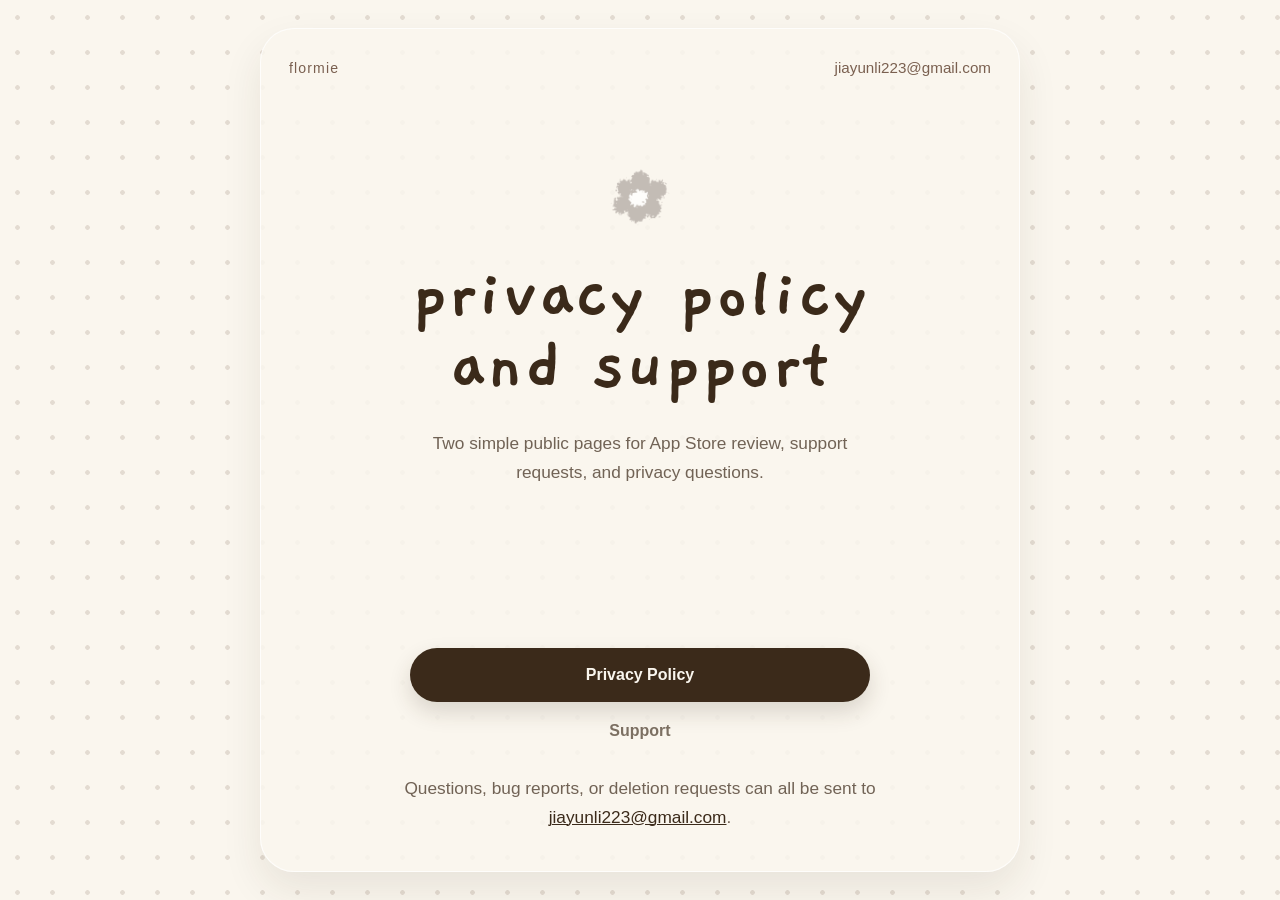
==== index.html @ 45d88f41 "Set up flormie GitHub Pages site" ====
<!doctype html>
<html lang="en">
<head>
  <meta charset="utf-8">
  <meta name="viewport" content="width=device-width, initial-scale=1">
  <title>flormie | Legal & Support</title>
  <meta name="description" content="Privacy Policy and Support information for flormie.">
  <link rel="stylesheet" href="styles.css">
</head>
<body>
  <main class="page-shell home-shell">
    <section class="sheet home-sheet">
      <div class="home-topbar">
        <p class="micro-label">flormie</p>
        <a class="mini-link" href="mailto:jiayunli223@gmail.com">jiayunli223@gmail.com</a>
      </div>

      <div class="hero-mark">
        <img src="assets/images/flowerbrown.png" alt="flormie flower icon">
      </div>

      <header class="hero-copy">
        <h1>privacy policy<br>and support</h1>
        <p>
          Two simple public pages for App Store review, support requests, and privacy questions.
        </p>
      </header>

      <nav class="stack-actions" aria-label="Site pages">
        <a class="pill-button" href="privacy.html">Privacy Policy</a>
        <a class="text-action" href="support.html">Support</a>
      </nav>

      <p class="footer-note">
        Questions, bug reports, or deletion requests can all be sent to
        <a href="mailto:jiayunli223@gmail.com">jiayunli223@gmail.com</a>.
      </p>
    </section>
  </main>
</body>
</html>
---- styles.css ----
@font-face {
  font-family: "Gaegu";
  src: url("assets/fonts/Gaegu-Regular.ttf") format("truetype");
  font-weight: 400;
  font-style: normal;
}

@font-face {
  font-family: "Gaegu";
  src: url("assets/fonts/Gaegu-Bold.ttf") format("truetype");
  font-weight: 700;
  font-style: normal;
}

:root {
  color-scheme: light;
  --cream: #faf6ee;
  --brown: #3b2a1a;
  --sage: #8faf82;
  --blush: #e8c4b0;
  --muted-brown: #7a6050;
  --dot: rgba(122, 96, 80, 0.18);
  --shadow: 0 18px 40px rgba(59, 42, 26, 0.09);
}

* {
  box-sizing: border-box;
}

html {
  background: #d8d2cc;
}

body {
  margin: 0;
  min-height: 100vh;
  color: var(--brown);
  font-family: -apple-system, BlinkMacSystemFont, "Segoe UI", sans-serif;
  background: #d8d2cc;
}

a {
  color: inherit;
}

.page-shell {
  min-height: 100vh;
  padding: 28px;
  background:
    radial-gradient(circle, var(--dot) 2.2px, transparent 2.3px) 0 0 / 35px 35px,
    var(--cream);
}

.home-shell {
  display: grid;
  place-items: center;
}

.sheet {
  width: min(100%, 920px);
  margin: 0 auto;
  background: rgba(250, 246, 238, 0.86);
  border-radius: 34px;
  box-shadow: var(--shadow);
  border: 1px solid rgba(255, 255, 255, 0.75);
}

.home-sheet {
  min-height: min(880px, calc(100vh - 56px));
  max-width: 760px;
  padding: 30px 28px 40px;
  display: flex;
  flex-direction: column;
  align-items: center;
  text-align: center;
}

.home-topbar,
.content-topbar {
  width: 100%;
  display: flex;
  align-items: center;
  justify-content: space-between;
  gap: 16px;
}

.micro-label {
  margin: 0;
  color: var(--muted-brown);
  font-size: 0.88rem;
  letter-spacing: 0.08em;
  text-transform: lowercase;
}

.mini-link {
  text-decoration: none;
  color: var(--muted-brown);
  font-size: 0.95rem;
}

.hero-mark {
  margin-top: 90px;
}

.hero-mark img,
.flower-mark {
  width: 62px;
  height: 62px;
  object-fit: contain;
  opacity: 0.78;
}

.hero-copy {
  margin-top: 28px;
  max-width: 520px;
}

.hero-copy h1,
.content-header h1 {
  margin: 0;
  font-family: "Gaegu", sans-serif;
  font-weight: 700;
  font-size: clamp(3rem, 8vw, 4.8rem);
  line-height: 0.92;
  letter-spacing: 0.01em;
}

.hero-copy p,
.content-header p,
.content-block p,
.content-block li,
.footer-note {
  font-size: clamp(1rem, 2vw, 1.08rem);
  line-height: 1.65;
  color: rgba(59, 42, 26, 0.72);
}

.hero-copy p {
  margin: 28px auto 0;
  max-width: 460px;
}

.stack-actions {
  width: min(100%, 460px);
  margin-top: auto;
  padding-top: 56px;
  display: flex;
  flex-direction: column;
  align-items: center;
  gap: 20px;
}

.pill-button {
  width: 100%;
  padding: 18px 24px;
  border-radius: 999px;
  background: var(--brown);
  color: var(--cream);
  text-decoration: none;
  font-size: 1rem;
  font-weight: 600;
  box-shadow: 0 10px 22px rgba(59, 42, 26, 0.16);
}

.pill-button:hover,
.pill-button:focus-visible {
  background: #2f2115;
}

.text-action {
  text-decoration: none;
  color: rgba(59, 42, 26, 0.66);
  font-size: 1rem;
  font-weight: 600;
}

.footer-note {
  margin: 34px 0 0;
  max-width: 480px;
}

.footer-note a,
.content-block a,
.content-header a {
  color: var(--brown);
  text-decoration-thickness: 1px;
}

.content-sheet {
  max-width: 860px;
  padding: 24px;
}

.content-header {
  padding: 18px 10px 6px;
  text-align: center;
}

.content-header .flower-mark {
  display: block;
  margin: 8px auto 20px;
}

.content-header p {
  max-width: 640px;
  margin: 20px auto 0;
}

.content-block {
  margin-top: 18px;
  padding: 24px;
  background: rgba(255, 255, 255, 0.64);
  border-radius: 22px;
}

.content-block h2 {
  margin: 0 0 10px;
  font-family: "Gaegu", sans-serif;
  font-weight: 700;
  font-size: clamp(1.8rem, 4vw, 2.4rem);
  line-height: 0.98;
}

.content-block p,
.content-block ul {
  margin: 0;
}

.content-block ul {
  padding-left: 1.2rem;
}

.content-block li + li {
  margin-top: 0.5rem;
}

.contact-block {
  background: rgba(143, 175, 130, 0.12);
}

@media (max-width: 700px) {
  .page-shell {
    padding: 14px;
  }

  .sheet {
    border-radius: 28px;
  }

  .home-sheet {
    min-height: calc(100vh - 28px);
    padding: 22px 20px 32px;
  }

  .hero-mark {
    margin-top: 72px;
  }

  .content-sheet {
    padding: 18px;
  }

  .content-topbar,
  .home-topbar {
    align-items: flex-start;
    flex-direction: column;
    gap: 6px;
  }

  .content-block {
    padding: 20px;
    border-radius: 18px;
  }
}
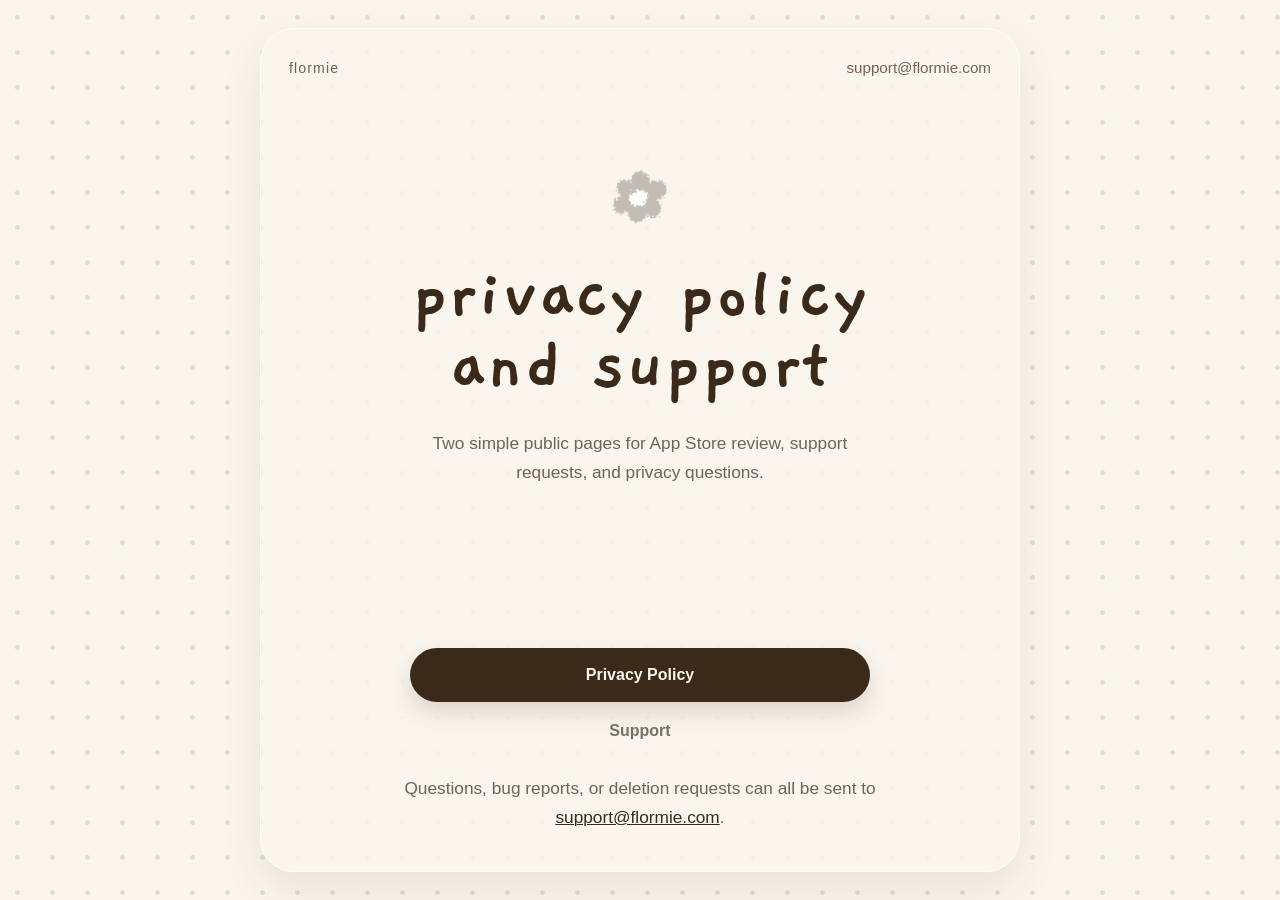
==== commit 261a17aa: "update support email" ====
--- a/index.html
+++ b/index.html
@@ -12,7 +12,7 @@
     <section class="sheet home-sheet">
       <div class="home-topbar">
         <p class="micro-label">flormie</p>
-        <a class="mini-link" href="mailto:jiayunli223@gmail.com">jiayunli223@gmail.com</a>
+        <a class="mini-link" href="mailto:support@flormie.com">support@flormie.com</a>
       </div>
 
       <div class="hero-mark">
@@ -33,7 +33,7 @@
 
       <p class="footer-note">
         Questions, bug reports, or deletion requests can all be sent to
-        <a href="mailto:jiayunli223@gmail.com">jiayunli223@gmail.com</a>.
+        <a href="mailto:support@flormie.com">support@flormie.com</a>.
       </p>
     </section>
   </main>
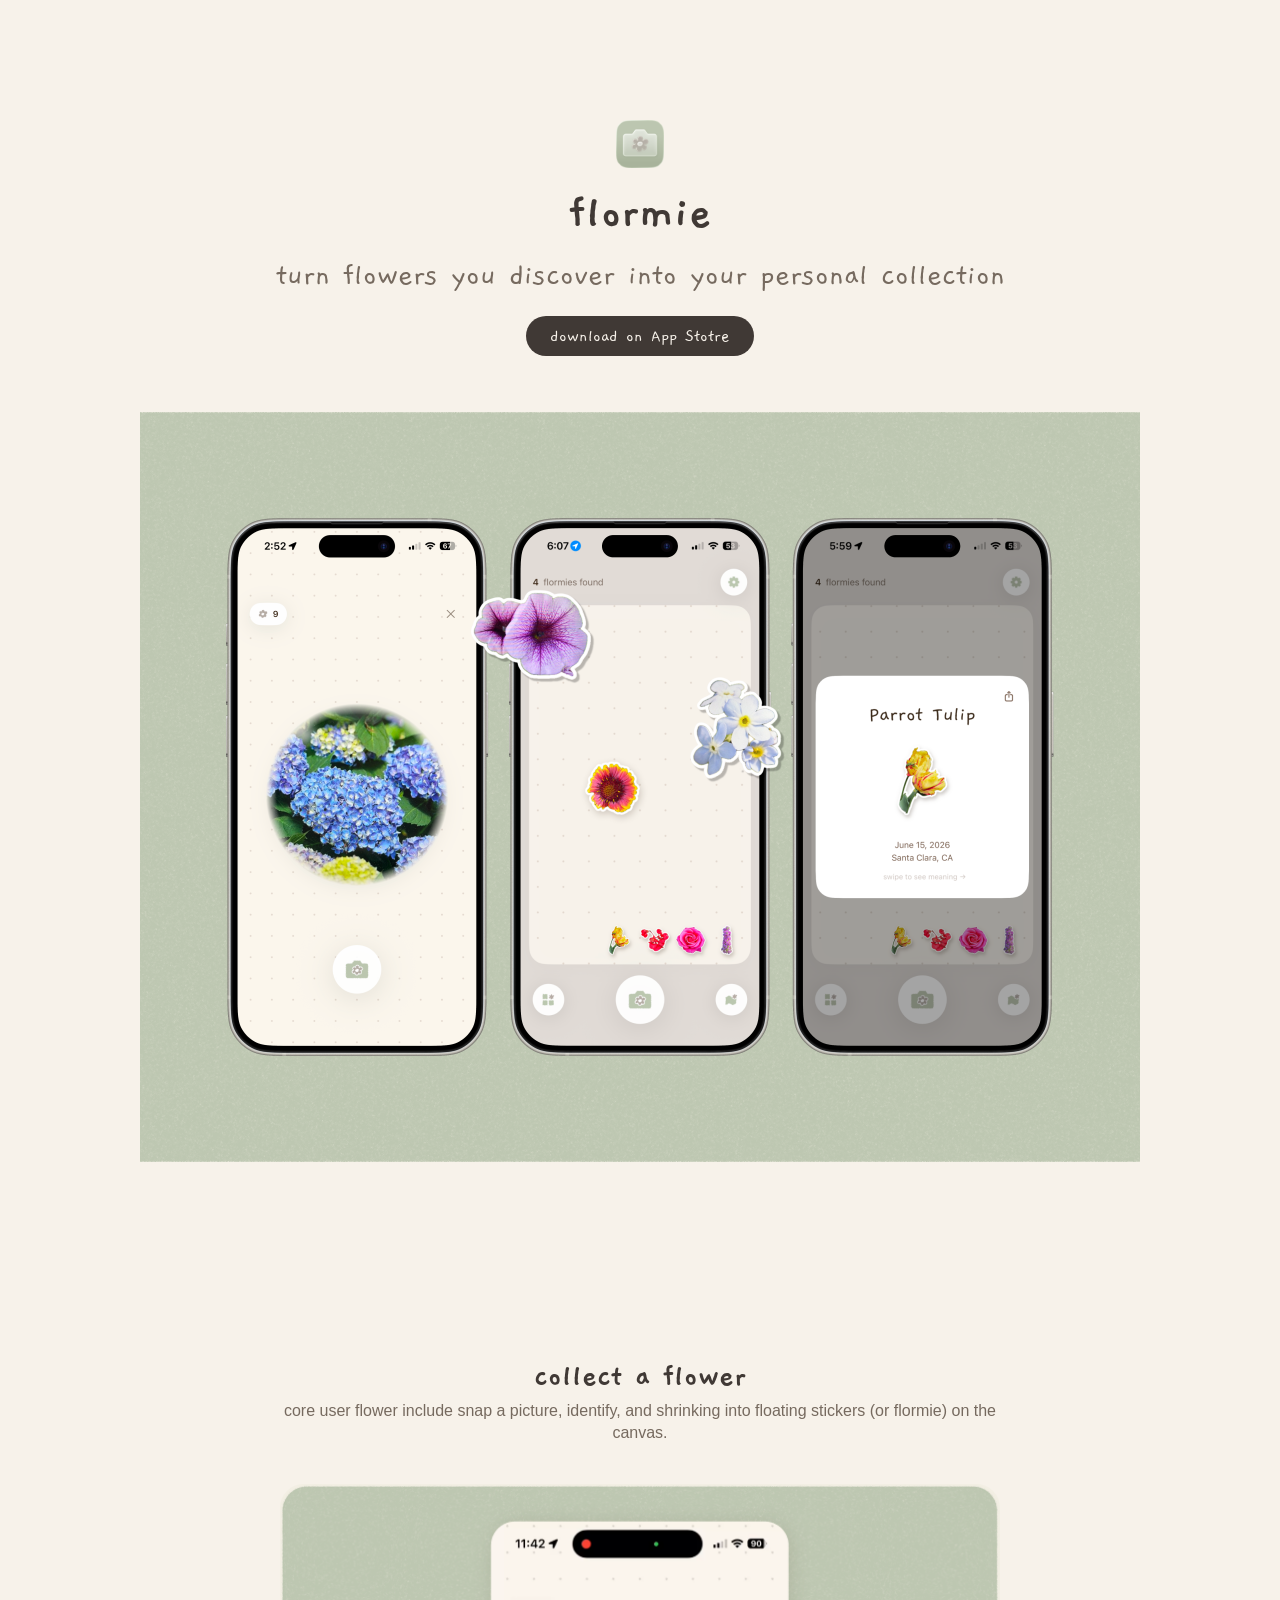
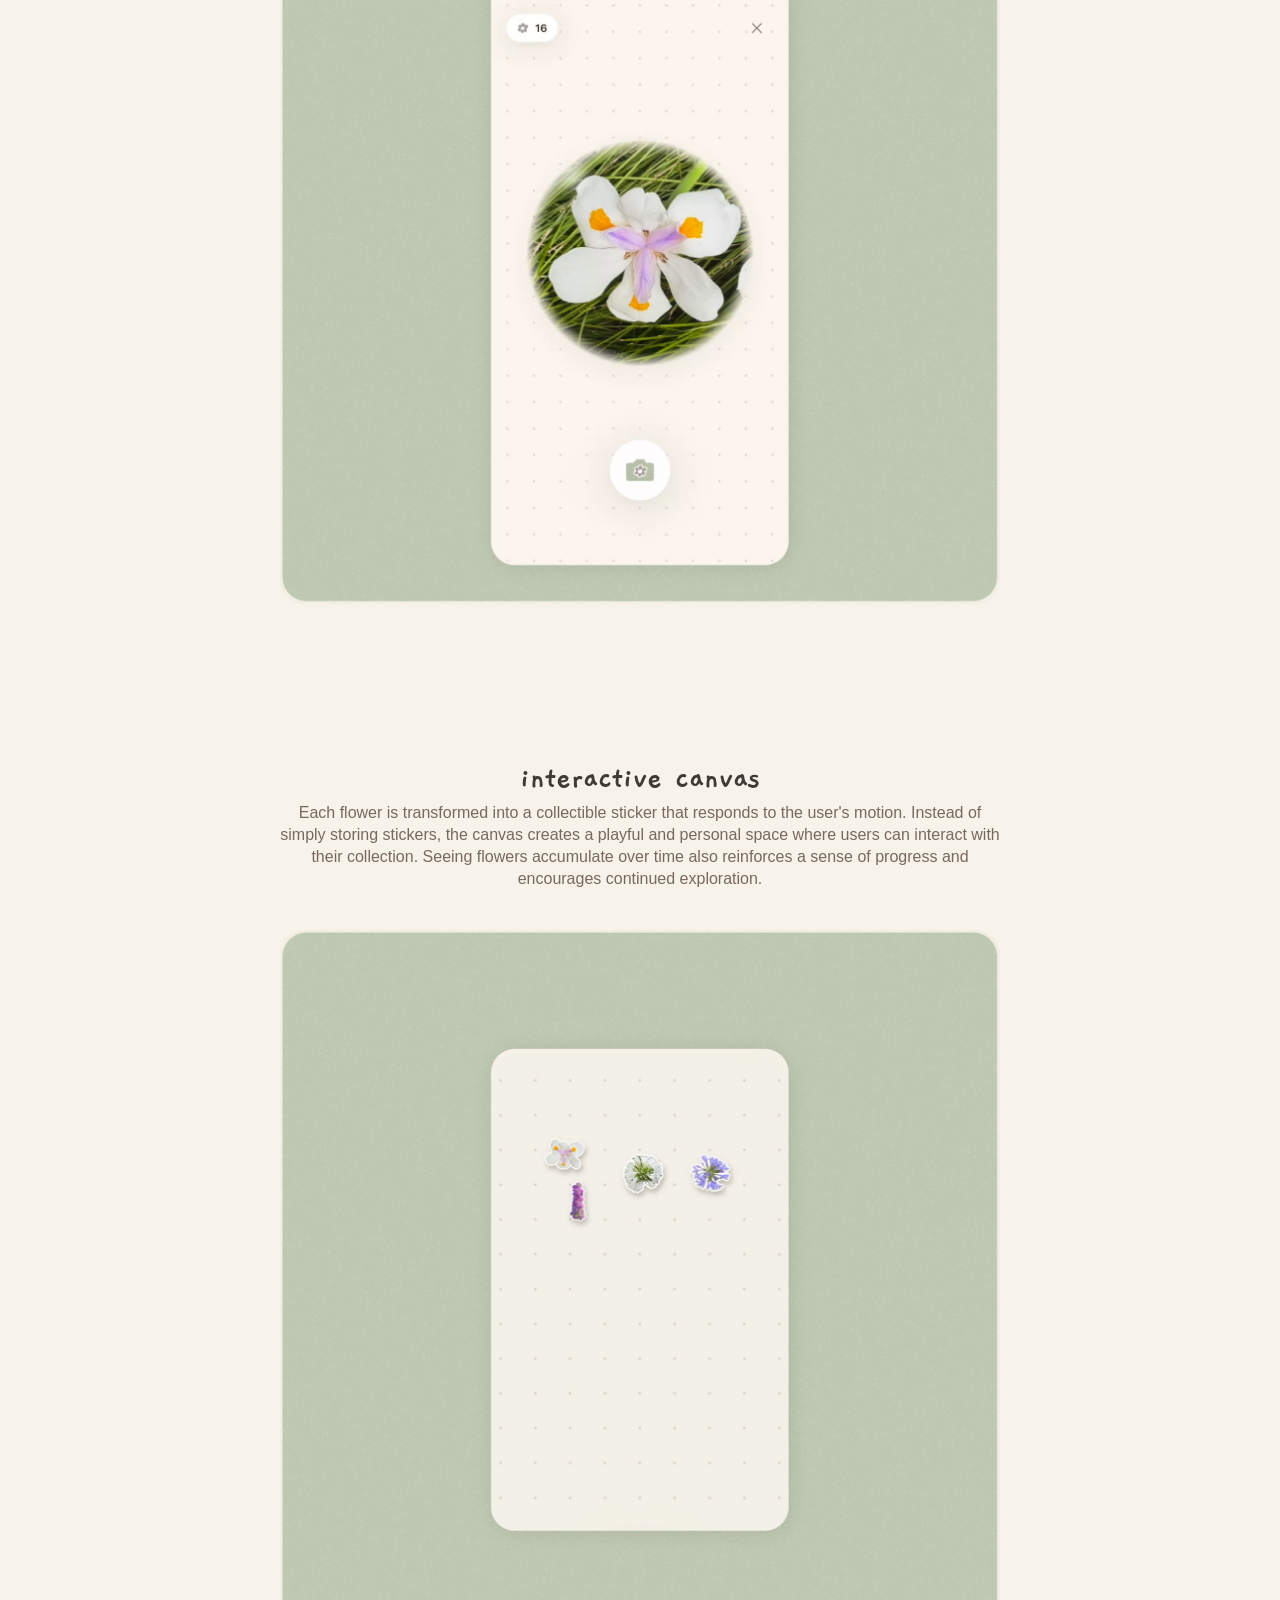
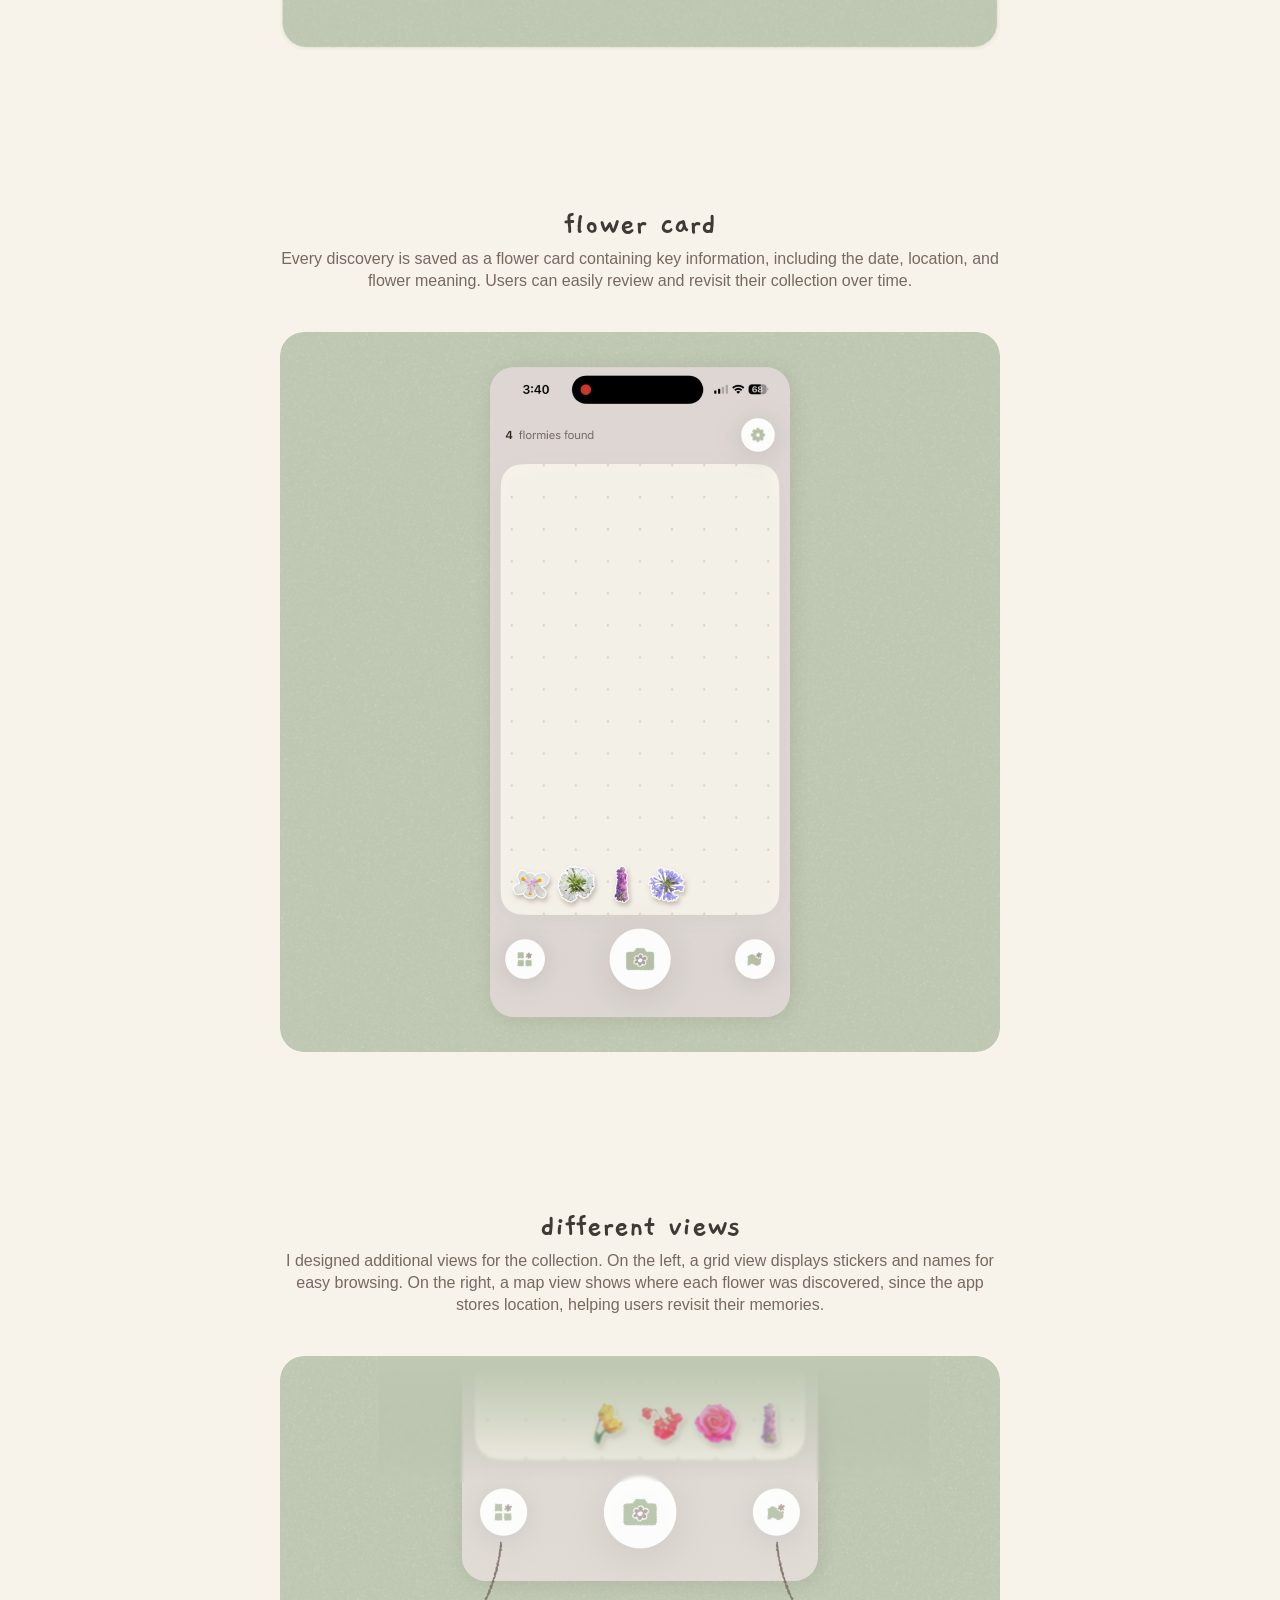
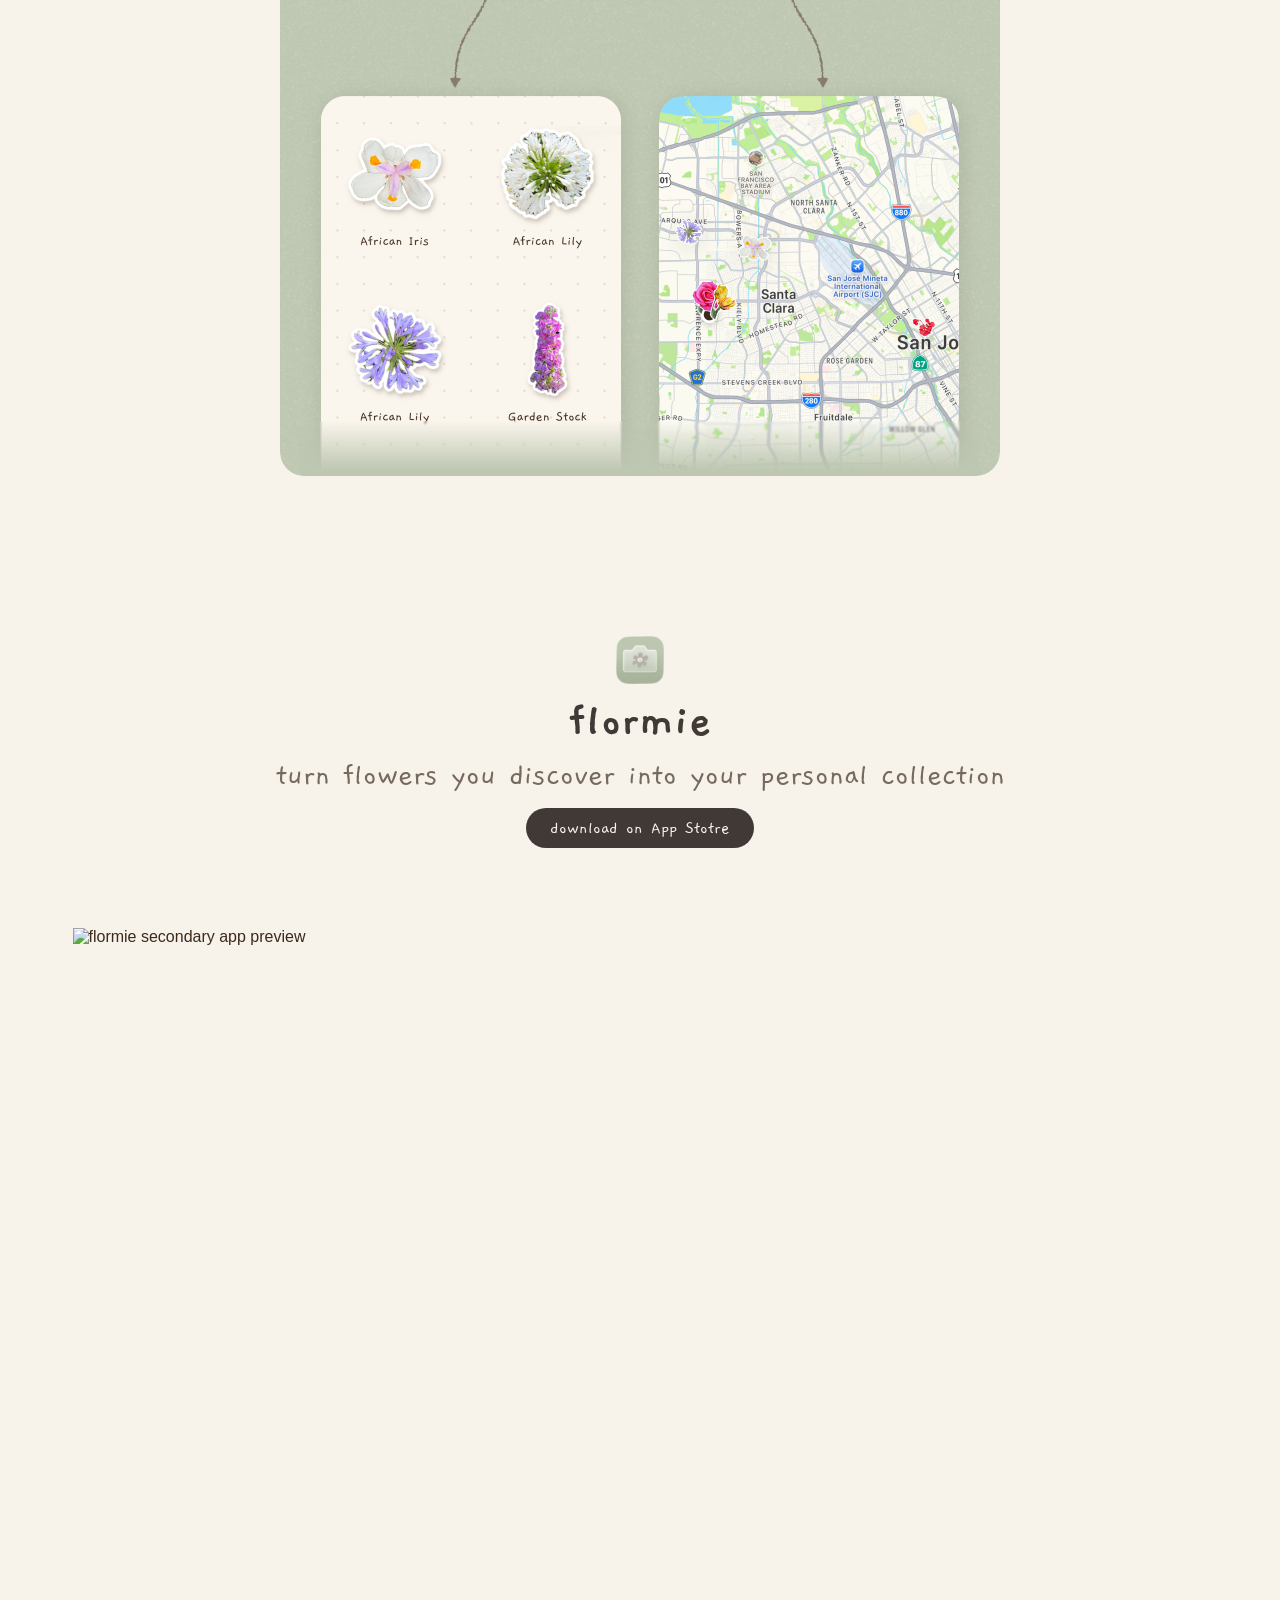
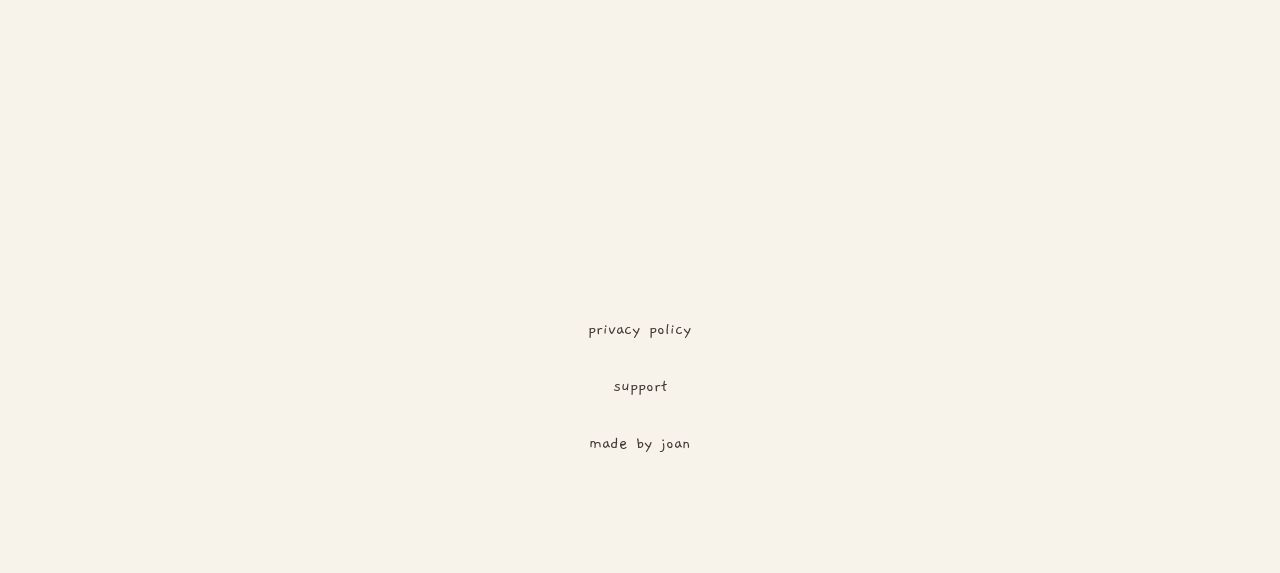
==== commit f0dd0a3f: "update homepage" ====
--- a/index.html
+++ b/index.html
@@ -3,39 +3,168 @@
 <head>
   <meta charset="utf-8">
   <meta name="viewport" content="width=device-width, initial-scale=1">
-  <title>flormie | Legal & Support</title>
-  <meta name="description" content="Privacy Policy and Support information for flormie.">
+  <title>flormie</title>
+  <meta name="description" content="Turn flowers you discover into your personal collection.">
+  <link rel="icon" type="image/png" href="assets/images/flormie-logo.png">
   <link rel="stylesheet" href="styles.css">
 </head>
 <body>
-  <main class="page-shell home-shell">
-    <section class="sheet home-sheet">
-      <div class="home-topbar">
-        <p class="micro-label">flormie</p>
-        <a class="mini-link" href="mailto:support@flormie.com">support@flormie.com</a>
+  <main class="landing-page" data-node-id="427:8175">
+    <section class="landing-hero" data-node-id="427:8177">
+      <header class="landing-title" data-node-id="427:8178">
+        <img
+          class="landing-logo"
+          src="assets/images/flormie-logo.png"
+          alt="flormie logo"
+          width="48"
+          height="48"
+          data-node-id="427:8560"
+        >
+        <h1 class="landing-heading" data-node-id="427:8179">flormie</h1>
+        <p class="landing-subheading" data-node-id="427:8538">
+          turn flowers you discover into your personal collection
+        </p>
+        <a
+          class="landing-cta"
+          href="https://apps.apple.com/us/app/flormie/id6770152882"
+          data-node-id="427:8547"
+        >
+          <span data-node-id="427:8546">download on App Stotre</span>
+        </a>
+      </header>
+
+      <div class="landing-image-frame landing-image-frame--hero" data-node-id="427:8606">
+        <img
+          class="landing-image"
+          src="assets/images/flormie-hero-image.png"
+          alt="flormie app preview"
+          width="1160"
+          height="750"
+        >
       </div>
+    </section>
 
-      <div class="hero-mark">
-        <img src="assets/images/flowerbrown.png" alt="flormie flower icon">
-      </div>
-
-      <header class="hero-copy">
-        <h1>privacy policy<br>and support</h1>
-        <p>
-          Two simple public pages for App Store review, support requests, and privacy questions.
+    <section class="principle-section" data-node-id="427:8225">
+      <header class="principle-copy" data-node-id="427:8227">
+        <h2 class="principle-heading" data-node-id="427:8228">Collect a flower</h2>
+        <p class="principle-text" data-node-id="427:8229">
+          core user flower include snap a picture, identify, and shrinking into floating stickers
+          (or flormie) on the canvas.
         </p>
       </header>
+      <div class="principle-visual-frame" data-node-id="427:8230">
+        <img
+          class="principle-visual"
+          src="assets/images/flormie-collect-image.png"
+          alt="Collect a flower flow"
+          width="720"
+          height="720"
+        >
+      </div>
+    </section>
 
-      <nav class="stack-actions" aria-label="Site pages">
-        <a class="pill-button" href="privacy.html">Privacy Policy</a>
-        <a class="text-action" href="support.html">Support</a>
-      </nav>
+    <section class="principle-section" data-node-id="427:8233">
+      <header class="principle-copy" data-node-id="427:8235">
+        <h2 class="principle-heading" data-node-id="427:8236">Interactive canvas</h2>
+        <p class="principle-text" data-node-id="427:8237">
+          Each flower is transformed into a collectible sticker that responds to the user's motion.
+          Instead of simply storing stickers, the canvas creates a playful and personal space where
+          users can interact with their collection. Seeing flowers accumulate over time also
+          reinforces a sense of progress and encourages continued exploration.
+        </p>
+      </header>
+      <div class="principle-visual-frame" data-node-id="427:8238">
+        <img
+          class="principle-visual"
+          src="assets/images/flormie-canvas-image.png"
+          alt="Interactive canvas preview"
+          width="720"
+          height="720"
+        >
+      </div>
+    </section>
 
-      <p class="footer-note">
-        Questions, bug reports, or deletion requests can all be sent to
-        <a href="mailto:support@flormie.com">support@flormie.com</a>.
+    <section class="principle-section" data-node-id="427:8241">
+      <header class="principle-copy" data-node-id="427:8243">
+        <h2 class="principle-heading" data-node-id="427:8244">Flower card</h2>
+        <p class="principle-text" data-node-id="427:8245">
+          Every discovery is saved as a flower card containing key information, including the date,
+          location, and flower meaning. Users can easily review and revisit their collection over
+          time.
+        </p>
+      </header>
+      <div class="principle-visual-frame" data-node-id="427:8246">
+        <img
+          class="principle-visual"
+          src="assets/images/flormie-card-image.png"
+          alt="Flower card preview"
+          width="720"
+          height="720"
+        >
+      </div>
+    </section>
+
+    <section class="principle-section principle-section--views" data-node-id="427:8249">
+      <header class="principle-copy" data-node-id="427:8251">
+        <h2 class="principle-heading" data-node-id="427:8252">Different views</h2>
+        <p class="principle-text" data-node-id="427:8253">
+          I designed additional views for the collection. On the left, a grid view displays
+          stickers and names for easy browsing. On the right, a map view shows where each flower
+          was discovered, since the app stores location, helping users revisit their memories.
+        </p>
+      </header>
+      <div class="principle-visual-frame principle-visual-frame--plain" data-node-id="427:8600">
+        <img
+          class="principle-visual"
+          src="assets/images/flormie-views-image.png"
+          alt="Different collection views"
+          width="720"
+          height="720"
+        >
+      </div>
+    </section>
+
+    <section class="landing-closing" data-node-id="427:8500">
+      <header class="landing-title landing-title--closing" data-node-id="427:8578">
+        <img
+          class="landing-logo"
+          src="assets/images/flormie-logo.png"
+          alt="flormie logo"
+          width="48"
+          height="48"
+          data-node-id="427:8584"
+        >
+        <h2 class="landing-heading" data-node-id="427:8579">flormie</h2>
+        <p class="landing-subheading landing-subheading--closing" data-node-id="427:8580">
+          turn flowers you discover into your personal collection
+        </p>
+        <a
+          class="landing-cta"
+          href="https://apps.apple.com/us/app/flormie/id6770152882"
+          data-node-id="427:8581"
+        >
+          <span data-node-id="427:8582">download on App Stotre</span>
+        </a>
+      </header>
+
+      <div class="landing-image-frame landing-image-frame--closing" data-node-id="427:8603">
+        <img
+          class="landing-image"
+          src="assets/images/flormie-bottom-image.png"
+          alt="flormie secondary app preview"
+          width="1135"
+          height="871"
+        >
+      </div>
+    </section>
+
+    <footer class="landing-footer" data-node-id="427:8592">
+      <a href="privacy.html" data-node-id="427:8594">privacy policy</a>
+      <a href="support.html" data-node-id="427:8595">support</a>
+      <p data-node-id="427:8597">
+        made by <a href="https://jiayunli-design.com/">joan</a>
       </p>
-    </section>
+    </footer>
   </main>
 </body>
 </html>
--- a/styles.css
+++ b/styles.css
@@ -238,6 +238,198 @@
   background: rgba(143, 175, 130, 0.12);
 }
 
+.landing-page {
+  background: #f7f2ea;
+  padding-bottom: 120px;
+}
+
+.landing-hero {
+  width: min(100%, 1440px);
+  margin: 0 auto;
+  padding: 120px 140px;
+  display: flex;
+  flex-direction: column;
+  align-items: center;
+  gap: 56px;
+}
+
+.landing-title {
+  width: 1160px;
+  max-width: 100%;
+  display: flex;
+  flex-direction: column;
+  align-items: center;
+  gap: 24px;
+  text-align: center;
+}
+
+.landing-logo {
+  width: 48px;
+  height: 48px;
+  display: block;
+  object-fit: cover;
+}
+
+.landing-heading,
+.landing-subheading,
+.landing-cta {
+  font-family: "Gaegu", sans-serif;
+  font-style: normal;
+}
+
+.landing-heading {
+  margin: 0;
+  width: 100%;
+  color: #403935;
+  font-size: 48px;
+  line-height: 44px;
+}
+
+.landing-subheading {
+  margin: 0;
+  width: 100%;
+  color: #766a5f;
+  font-size: 32px;
+  line-height: 32px;
+}
+
+.landing-cta {
+  display: inline-flex;
+  align-items: center;
+  justify-content: center;
+  border: 0;
+  border-radius: 24px;
+  background: #403935;
+  color: #f7f2ea;
+  padding: 10px 24px;
+  font-size: 18px;
+  line-height: 20px;
+  cursor: pointer;
+  text-decoration: none;
+}
+
+.landing-image-frame {
+  max-width: 100%;
+}
+
+.landing-image {
+  width: 100%;
+  height: 100%;
+  display: block;
+  object-fit: cover;
+}
+
+.landing-image-frame--hero {
+  width: 1160px;
+  height: 750px;
+}
+
+.principle-section,
+.landing-closing {
+  width: min(100%, 1160px);
+  margin: 0 auto;
+  padding: 80px 0;
+}
+
+.principle-section {
+  max-width: 720px;
+  display: flex;
+  flex-direction: column;
+  align-items: center;
+  gap: 40px;
+}
+
+.principle-section--views {
+  align-items: flex-start;
+}
+
+.principle-copy {
+  width: 100%;
+  text-align: center;
+}
+
+.principle-heading {
+  margin: 0;
+  font-family: "Gaegu", sans-serif;
+  font-style: normal;
+  font-weight: 700;
+  color: #403935;
+  font-size: 32px;
+  line-height: 30px;
+  text-transform: lowercase;
+}
+
+.principle-text {
+  margin: 8px 0 0;
+  color: #766a5f;
+  font-size: 16px;
+  line-height: 22px;
+}
+
+.principle-visual-frame {
+  width: 720px;
+  max-width: 100%;
+  border-radius: 24px;
+  overflow: hidden;
+  background: #bdc7b1;
+}
+
+.principle-visual-frame--plain {
+  background: transparent;
+}
+
+.principle-visual {
+  width: 100%;
+  height: auto;
+  display: block;
+  object-fit: cover;
+}
+
+.landing-closing {
+  display: flex;
+  flex-direction: column;
+  align-items: center;
+}
+
+.landing-title--closing {
+  gap: 16px;
+}
+
+.landing-subheading--closing {
+  font-weight: 400;
+}
+
+.landing-image-frame--closing {
+  width: 1135px;
+  height: 871px;
+  margin-top: 80px;
+}
+
+.landing-footer {
+  width: min(100%, 720px);
+  margin: 0 auto;
+  padding-top: 40px;
+  display: flex;
+  flex-direction: column;
+  align-items: center;
+  gap: 37px;
+  text-align: center;
+  font-family: "Gaegu", sans-serif;
+  font-size: 18px;
+  line-height: 20px;
+  color: #403935;
+}
+
+.landing-footer a,
+.landing-footer p {
+  margin: 0;
+  text-decoration: none;
+}
+
+.landing-footer p a {
+  text-decoration: none;
+}
+
 @media (max-width: 700px) {
   .page-shell {
     padding: 14px;
@@ -271,4 +463,61 @@
     padding: 20px;
     border-radius: 18px;
   }
-}
+
+  .landing-hero {
+    padding: 64px 20px 40px;
+    gap: 40px;
+  }
+
+  .landing-page {
+    padding-bottom: 64px;
+  }
+
+  .landing-heading {
+    font-size: 40px;
+    line-height: 36px;
+  }
+
+  .landing-subheading {
+    font-size: 24px;
+    line-height: 24px;
+  }
+
+  .landing-hero,
+  .principle-section,
+  .landing-closing,
+  .landing-footer {
+    width: 100%;
+    padding-left: 20px;
+    padding-right: 20px;
+  }
+
+  .landing-image-frame--hero,
+  .landing-image-frame--closing {
+    height: auto;
+  }
+
+  .landing-image,
+  .principle-visual {
+    aspect-ratio: 1160 / 750;
+  }
+
+  .principle-section {
+    padding-top: 64px;
+    padding-bottom: 64px;
+    gap: 32px;
+  }
+
+  .principle-heading {
+    font-size: 28px;
+    line-height: 28px;
+  }
+
+  .landing-image-frame--closing {
+    margin-top: 64px;
+  }
+
+  .landing-footer {
+    gap: 24px;
+  }
+}
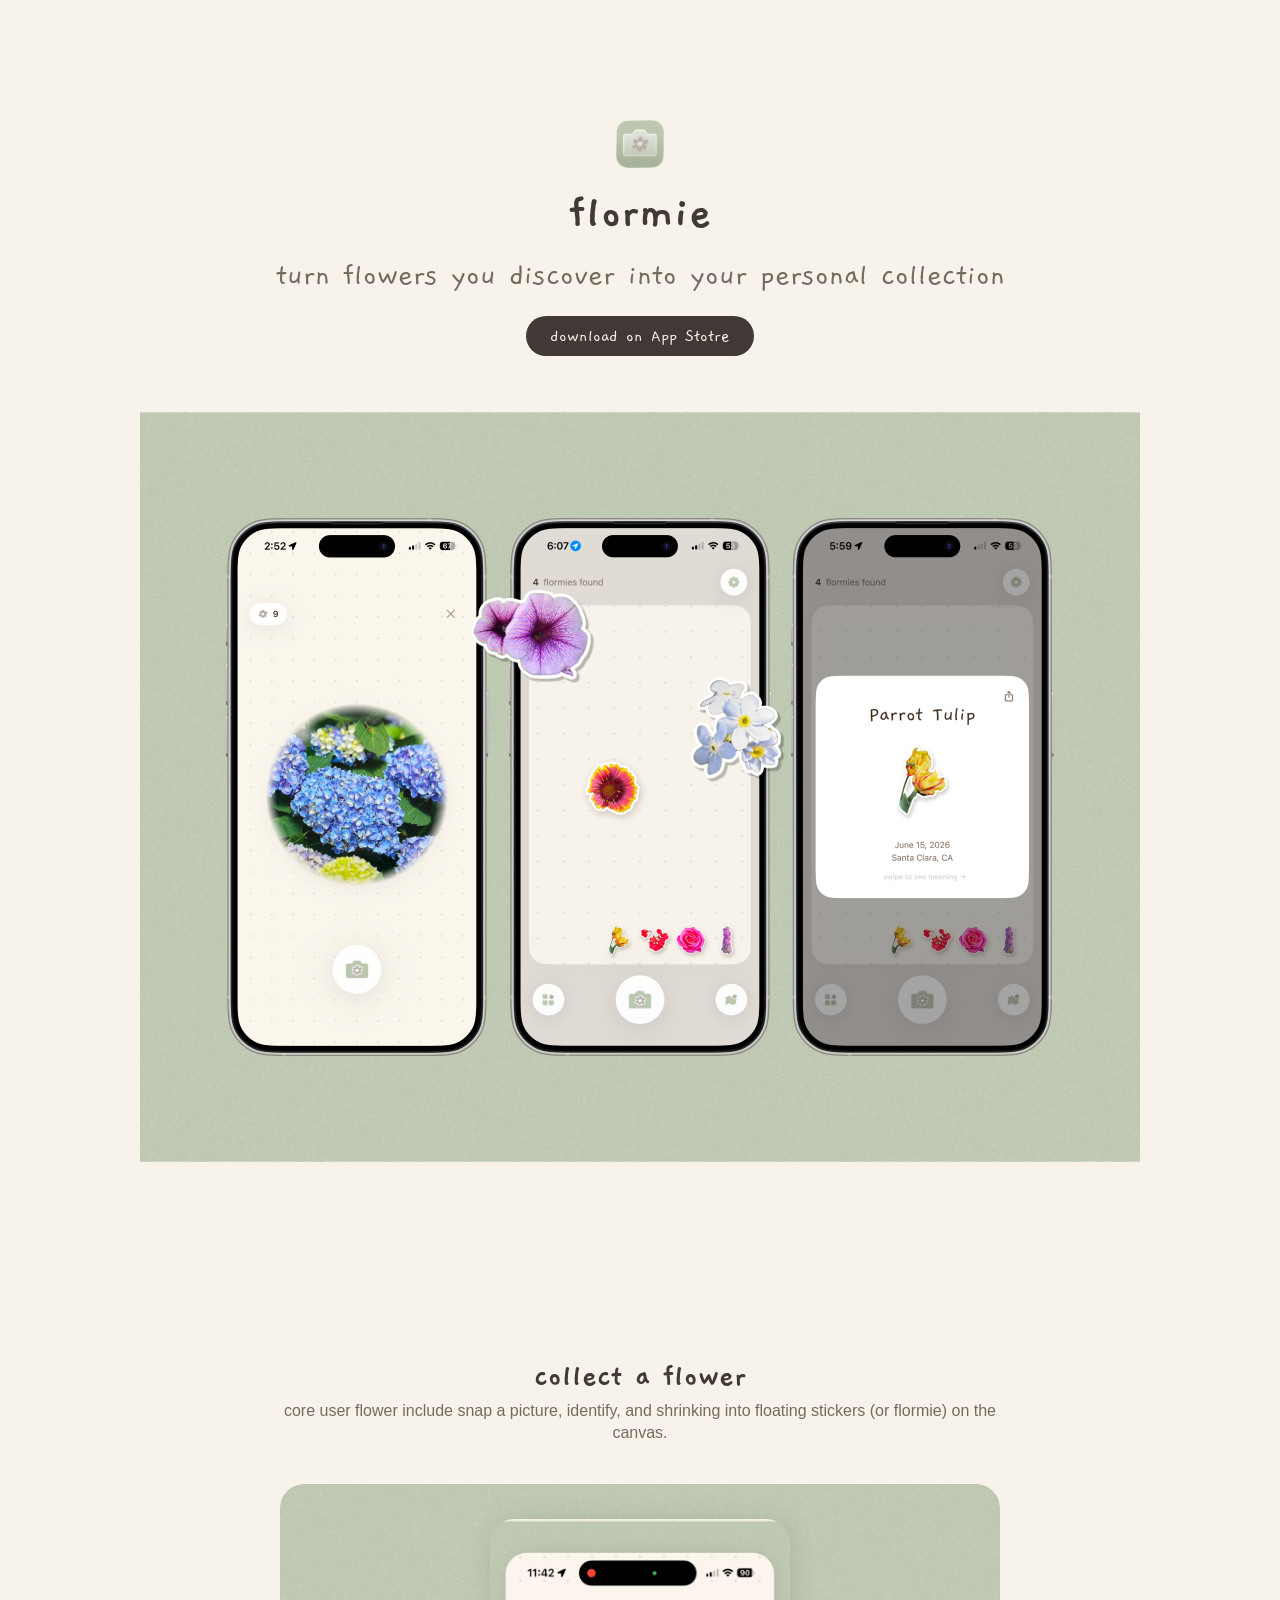
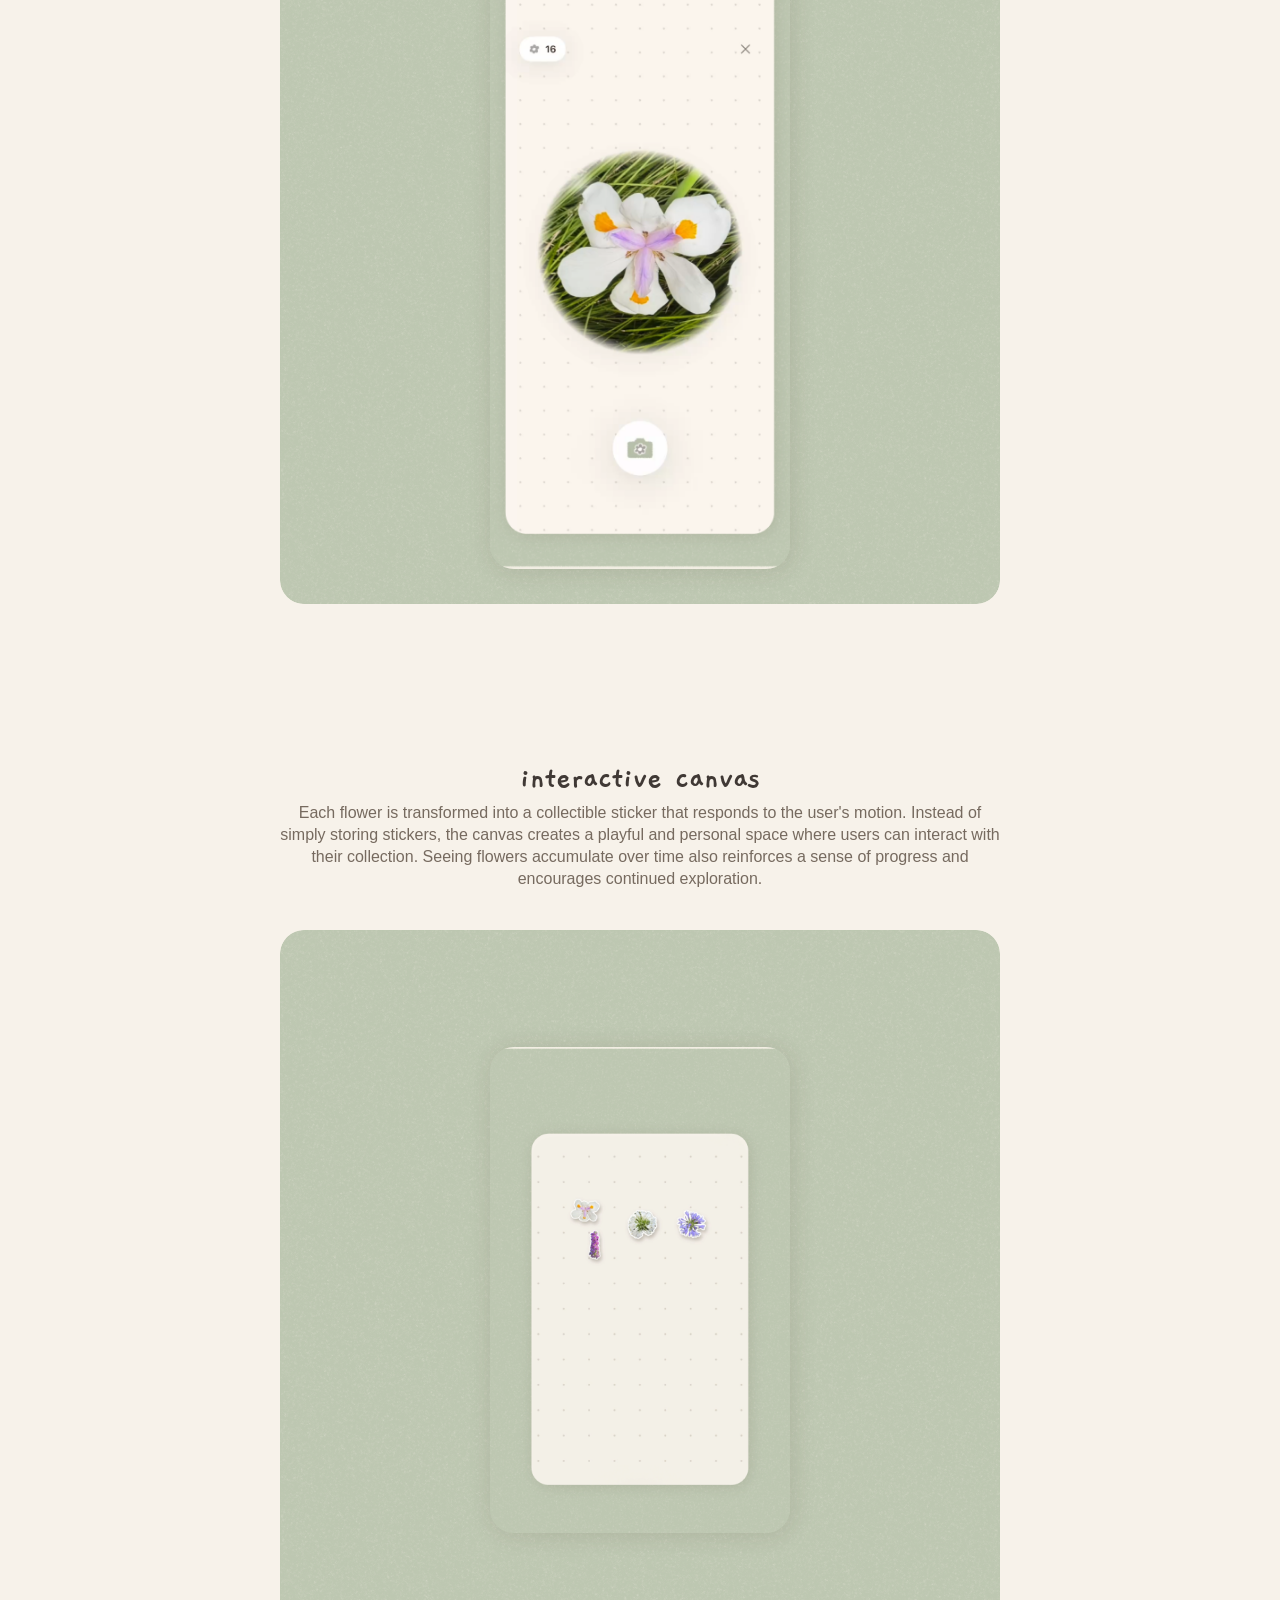
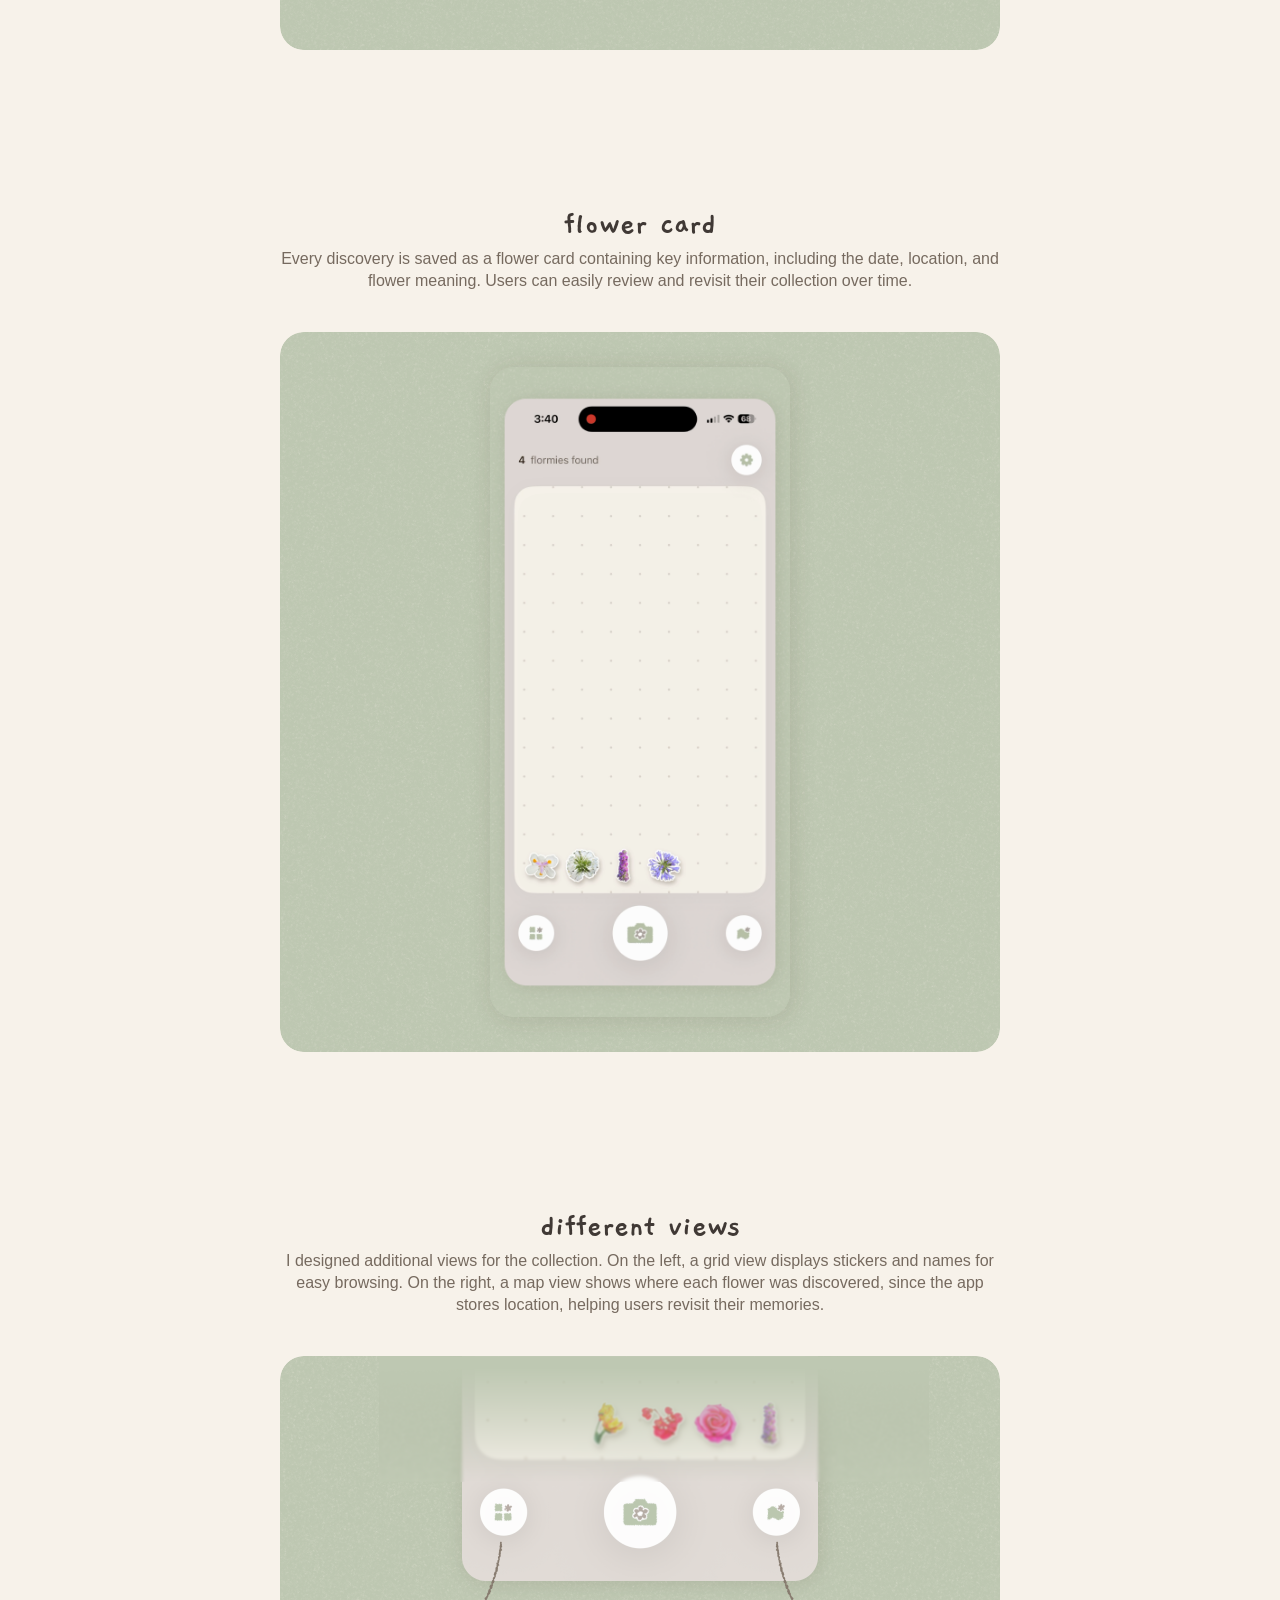
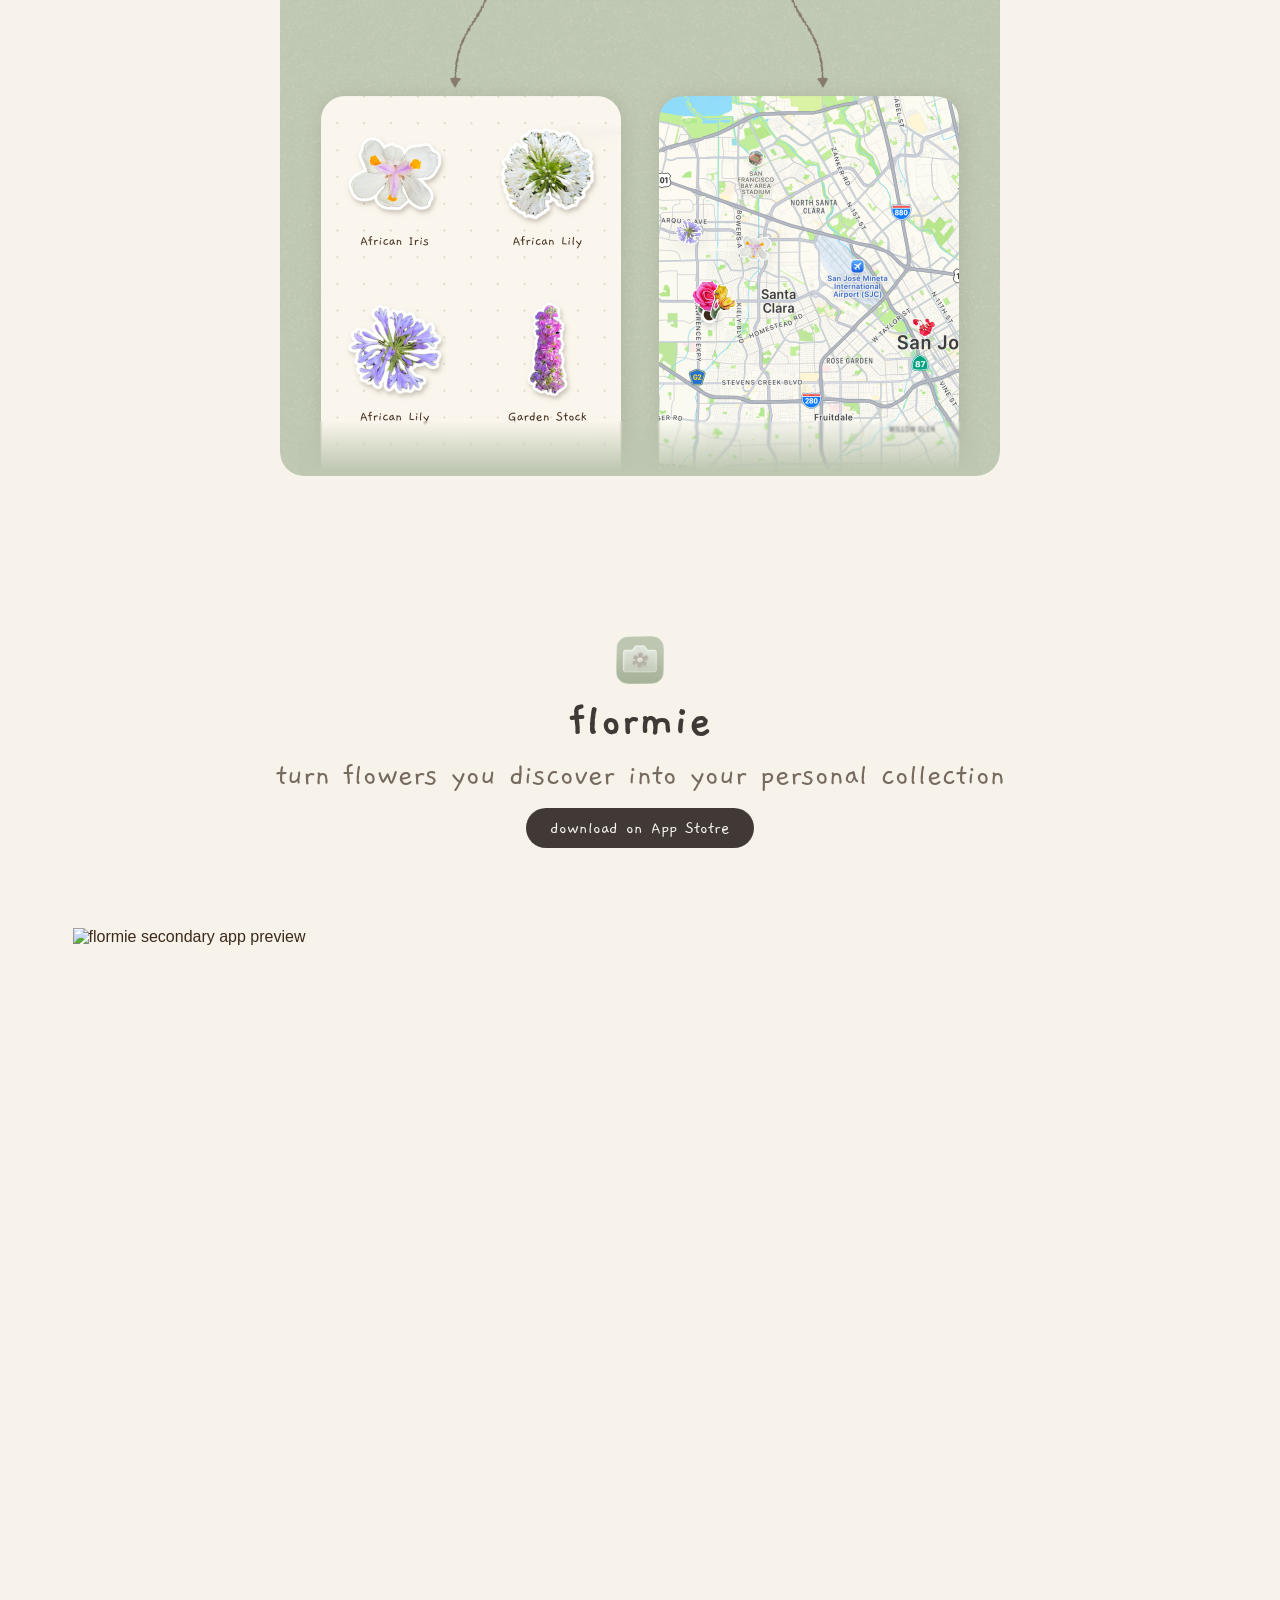
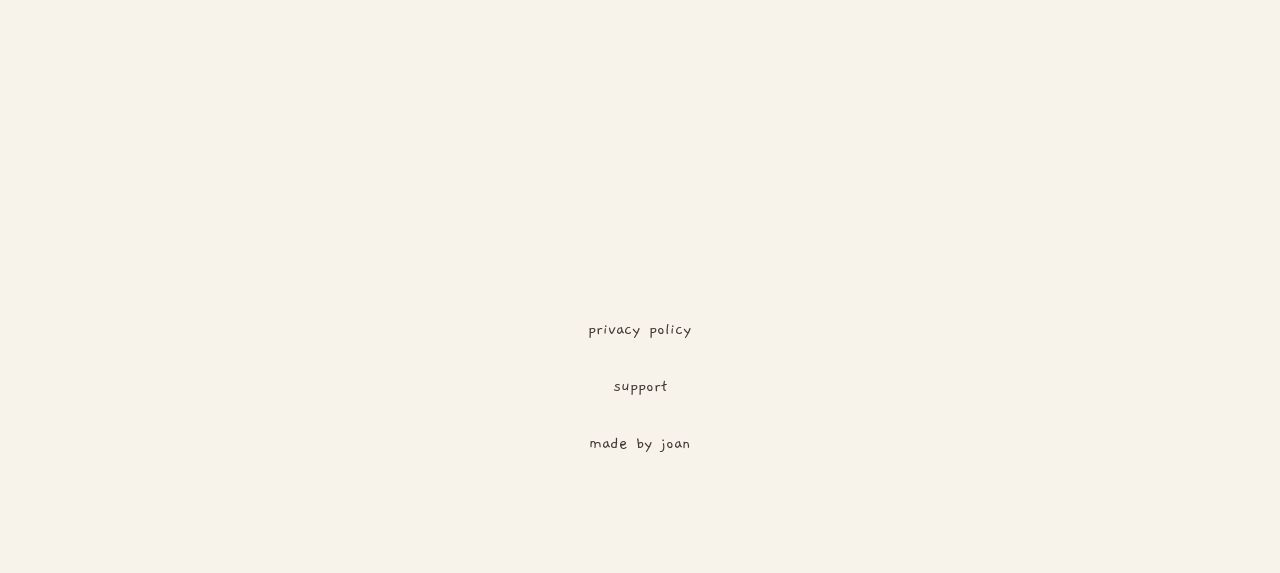
==== commit 53e2bd8b: "update videos and scroll animation" ====
--- a/index.html
+++ b/index.html
@@ -10,7 +10,7 @@
 </head>
 <body>
   <main class="landing-page" data-node-id="427:8175">
-    <section class="landing-hero" data-node-id="427:8177">
+    <section class="landing-hero scroll-reveal" data-node-id="427:8177">
       <header class="landing-title" data-node-id="427:8178">
         <img
           class="landing-logo"
@@ -44,7 +44,7 @@
       </div>
     </section>
 
-    <section class="principle-section" data-node-id="427:8225">
+    <section class="principle-section scroll-reveal" data-node-id="427:8225">
       <header class="principle-copy" data-node-id="427:8227">
         <h2 class="principle-heading" data-node-id="427:8228">Collect a flower</h2>
         <p class="principle-text" data-node-id="427:8229">
@@ -52,18 +52,22 @@
           (or flormie) on the canvas.
         </p>
       </header>
-      <div class="principle-visual-frame" data-node-id="427:8230">
-        <img
-          class="principle-visual"
-          src="assets/images/flormie-collect-image.png"
-          alt="Collect a flower flow"
-          width="720"
-          height="720"
-        >
-      </div>
-    </section>
-
-    <section class="principle-section" data-node-id="427:8233">
+      <div class="principle-visual-frame principle-visual-frame--video" data-node-id="427:8230">
+        <video
+          class="feature-video feature-video--collect"
+          src="assets/videos/collect.mp4"
+          poster="assets/images/flormie-collect-image.png"
+          muted
+          playsinline
+          loop
+          autoplay
+          preload="metadata"
+          aria-label="Collect a flower feature video"
+        ></video>
+      </div>
+    </section>
+
+    <section class="principle-section scroll-reveal" data-node-id="427:8233">
       <header class="principle-copy" data-node-id="427:8235">
         <h2 class="principle-heading" data-node-id="427:8236">Interactive canvas</h2>
         <p class="principle-text" data-node-id="427:8237">
@@ -73,18 +77,24 @@
           reinforces a sense of progress and encourages continued exploration.
         </p>
       </header>
-      <div class="principle-visual-frame" data-node-id="427:8238">
-        <img
-          class="principle-visual"
-          src="assets/images/flormie-canvas-image.png"
-          alt="Interactive canvas preview"
-          width="720"
-          height="720"
-        >
-      </div>
-    </section>
-
-    <section class="principle-section" data-node-id="427:8241">
+      <div class="principle-visual-frame principle-visual-frame--video" data-node-id="427:8238">
+        <div class="feature-video-shell feature-video-shell--canvas">
+          <video
+            class="flormie-interactive-video"
+            src="assets/videos/canvas.mov"
+            poster="assets/images/flormie-canvas-image.png"
+            muted
+            playsinline
+            loop
+            autoplay
+            preload="metadata"
+            aria-label="Interactive canvas feature video"
+          ></video>
+        </div>
+      </div>
+    </section>
+
+    <section class="principle-section scroll-reveal" data-node-id="427:8241">
       <header class="principle-copy" data-node-id="427:8243">
         <h2 class="principle-heading" data-node-id="427:8244">Flower card</h2>
         <p class="principle-text" data-node-id="427:8245">
@@ -93,18 +103,22 @@
           time.
         </p>
       </header>
-      <div class="principle-visual-frame" data-node-id="427:8246">
-        <img
-          class="principle-visual"
-          src="assets/images/flormie-card-image.png"
-          alt="Flower card preview"
-          width="720"
-          height="720"
-        >
-      </div>
-    </section>
-
-    <section class="principle-section principle-section--views" data-node-id="427:8249">
+      <div class="principle-visual-frame principle-visual-frame--video" data-node-id="427:8246">
+        <video
+          class="feature-video feature-video--card"
+          src="assets/videos/card.mov"
+          poster="assets/images/flormie-card-image.png"
+          muted
+          playsinline
+          loop
+          autoplay
+          preload="metadata"
+          aria-label="Flower card feature video"
+        ></video>
+      </div>
+    </section>
+
+    <section class="principle-section principle-section--views scroll-reveal" data-node-id="427:8249">
       <header class="principle-copy" data-node-id="427:8251">
         <h2 class="principle-heading" data-node-id="427:8252">Different views</h2>
         <p class="principle-text" data-node-id="427:8253">
@@ -124,7 +138,7 @@
       </div>
     </section>
 
-    <section class="landing-closing" data-node-id="427:8500">
+    <section class="landing-closing scroll-reveal" data-node-id="427:8500">
       <header class="landing-title landing-title--closing" data-node-id="427:8578">
         <img
           class="landing-logo"
@@ -158,7 +172,7 @@
       </div>
     </section>
 
-    <footer class="landing-footer" data-node-id="427:8592">
+    <footer class="landing-footer scroll-reveal" data-node-id="427:8592">
       <a href="privacy.html" data-node-id="427:8594">privacy policy</a>
       <a href="support.html" data-node-id="427:8595">support</a>
       <p data-node-id="427:8597">
@@ -166,5 +180,39 @@
       </p>
     </footer>
   </main>
+  <script>
+    (() => {
+      const reveals = document.querySelectorAll(".scroll-reveal");
+      const reduceMotion = window.matchMedia("(prefers-reduced-motion: reduce)").matches;
+
+      if (!reveals.length) {
+        return;
+      }
+
+      if (reduceMotion || !("IntersectionObserver" in window)) {
+        reveals.forEach((element) => element.classList.add("is-visible"));
+        return;
+      }
+
+      const observer = new IntersectionObserver(
+        (entries) => {
+          entries.forEach((entry) => {
+            if (!entry.isIntersecting) {
+              return;
+            }
+
+            entry.target.classList.add("is-visible");
+            observer.unobserve(entry.target);
+          });
+        },
+        {
+          threshold: 0.18,
+          rootMargin: "0px 0px -8% 0px"
+        }
+      );
+
+      reveals.forEach((element) => observer.observe(element));
+    })();
+  </script>
 </body>
 </html>
--- a/styles.css
+++ b/styles.css
@@ -241,6 +241,20 @@
 .landing-page {
   background: #f7f2ea;
   padding-bottom: 120px;
+}
+
+.scroll-reveal {
+  opacity: 0;
+  transform: translateY(56px);
+  transition:
+    opacity 700ms ease,
+    transform 700ms cubic-bezier(0.22, 1, 0.36, 1);
+  will-change: opacity, transform;
+}
+
+.scroll-reveal.is-visible {
+  opacity: 1;
+  transform: translateY(0);
 }
 
 .landing-hero {
@@ -374,6 +388,12 @@
   background: #bdc7b1;
 }
 
+.principle-visual-frame--video {
+  position: relative;
+  height: 720px;
+  background: url("assets/images/flormie-feature-bg.png") center / cover no-repeat;
+}
+
 .principle-visual-frame--plain {
   background: transparent;
 }
@@ -383,6 +403,52 @@
   height: auto;
   display: block;
   object-fit: cover;
+}
+
+.feature-video {
+  position: absolute;
+  left: 210px;
+  width: 300px;
+  border-radius: 24px;
+  display: block;
+  object-fit: cover;
+  background: transparent;
+  box-shadow: 2px 2px 24px rgba(59, 42, 26, 0.12);
+}
+
+.feature-video--collect,
+.feature-video--card {
+  top: 35px;
+  height: 650px;
+}
+
+.feature-video--canvas {
+  top: 117px;
+  height: 486px;
+}
+
+.feature-video-shell {
+  position: absolute;
+  left: 210px;
+  width: 300px;
+  border-radius: 24px;
+  overflow: hidden;
+  box-shadow: 2px 2px 24px rgba(59, 42, 26, 0.12);
+}
+
+.feature-video-shell--canvas {
+  top: 117px;
+  height: 486px;
+}
+
+.flormie-interactive-video {
+  width: 100%;
+  height: 100%;
+  display: block;
+  object-fit: cover;
+  object-position: 50% 59%;
+  transform: scale(1.08);
+  transform-origin: center top;
 }
 
 .landing-closing {
@@ -428,6 +494,15 @@
 
 .landing-footer p a {
   text-decoration: none;
+}
+
+@media (prefers-reduced-motion: reduce) {
+  .scroll-reveal,
+  .scroll-reveal.is-visible {
+    opacity: 1;
+    transform: none;
+    transition: none;
+  }
 }
 
 @media (max-width: 700px) {
@@ -497,9 +572,57 @@
     height: auto;
   }
 
+  .principle-visual-frame--video {
+    height: auto;
+    aspect-ratio: auto;
+    display: flex;
+    justify-content: center;
+    align-items: flex-start;
+    padding: 40px 0;
+  }
+
   .landing-image,
   .principle-visual {
     aspect-ratio: 1160 / 750;
+  }
+
+  .principle-section--views .principle-visual {
+    aspect-ratio: auto;
+  }
+
+  .feature-video {
+    position: relative;
+    left: auto;
+    top: auto;
+    width: min(300px, calc(100% - 48px));
+    height: auto;
+    transform: none;
+  }
+
+  .feature-video--collect,
+  .feature-video--card {
+    height: auto;
+  }
+
+  .feature-video--canvas {
+    height: auto;
+  }
+
+  .feature-video-shell {
+    position: relative;
+    left: auto;
+    width: min(300px, calc(100% - 48px));
+    transform: none;
+  }
+
+  .feature-video-shell--canvas {
+    top: auto;
+    height: auto;
+    aspect-ratio: 300 / 486;
+  }
+
+  .flormie-interactive-video {
+    transform: scale(1.08);
   }
 
   .principle-section {
